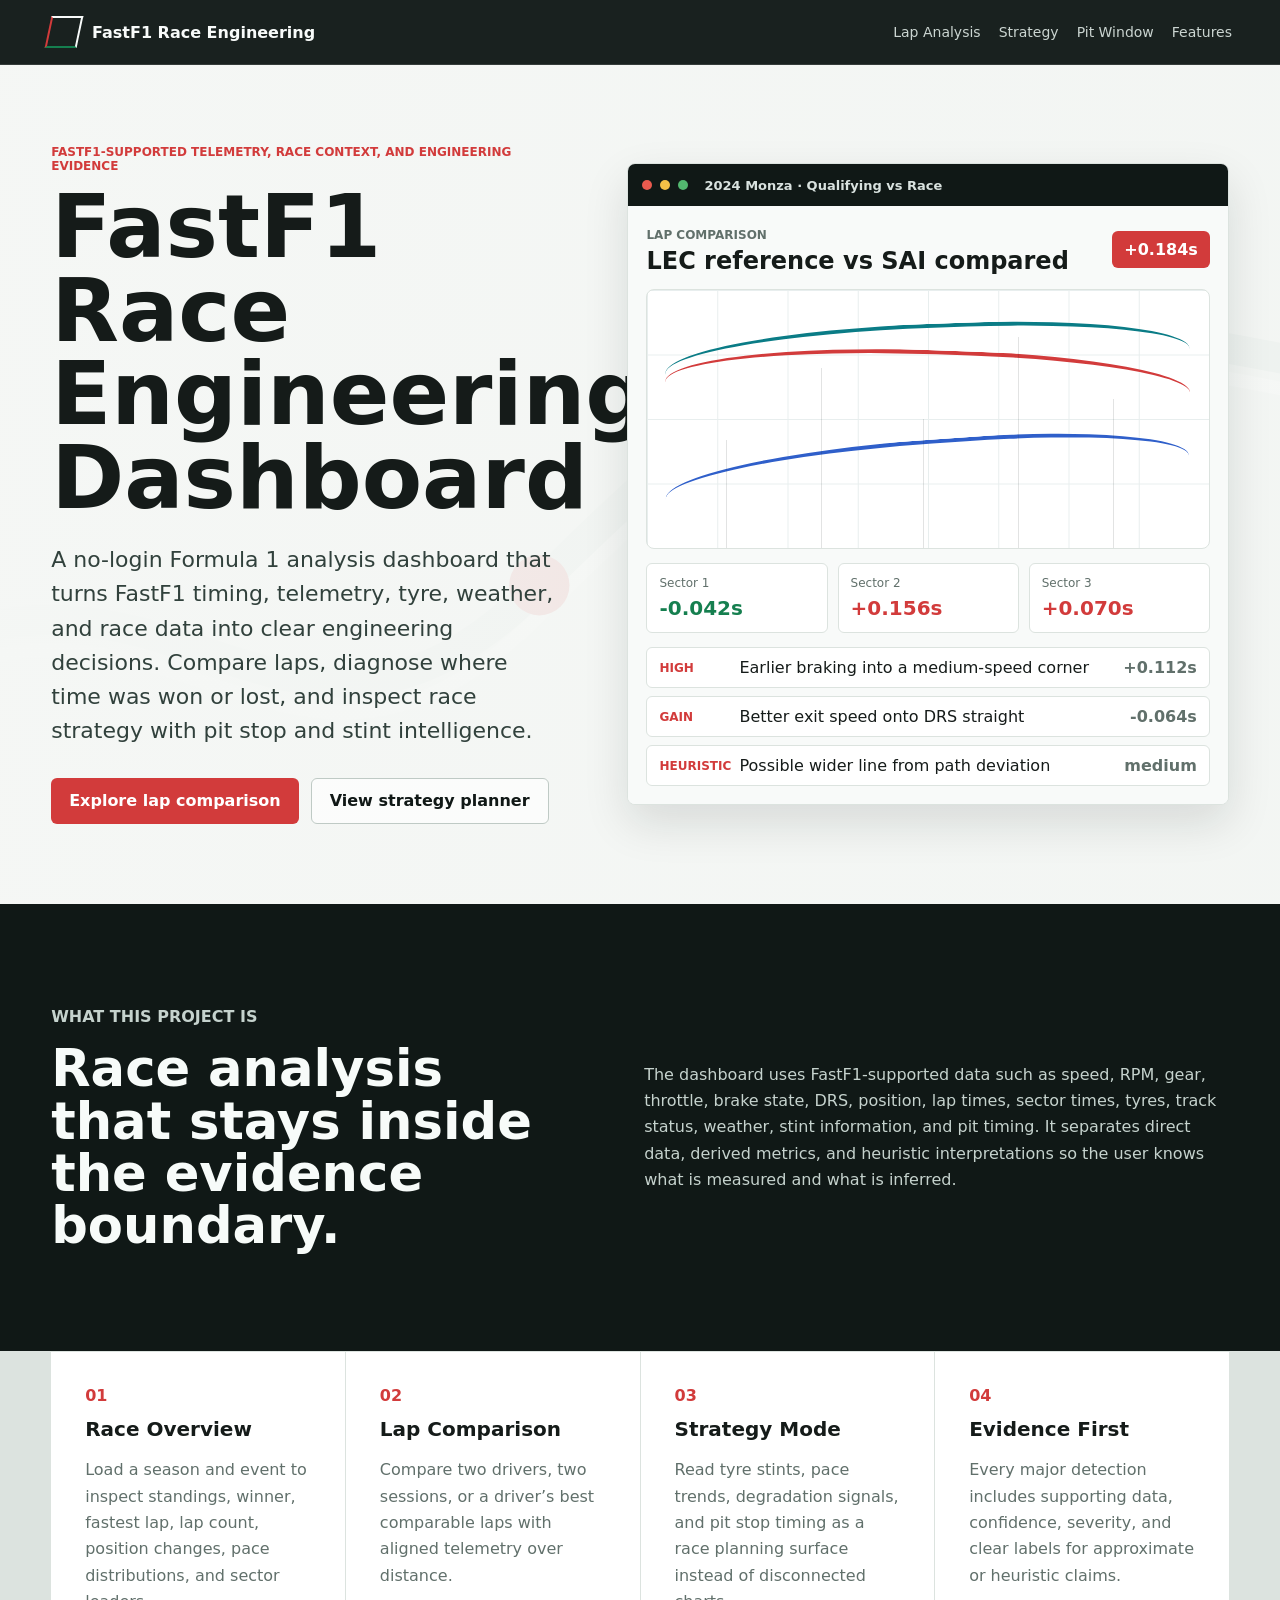
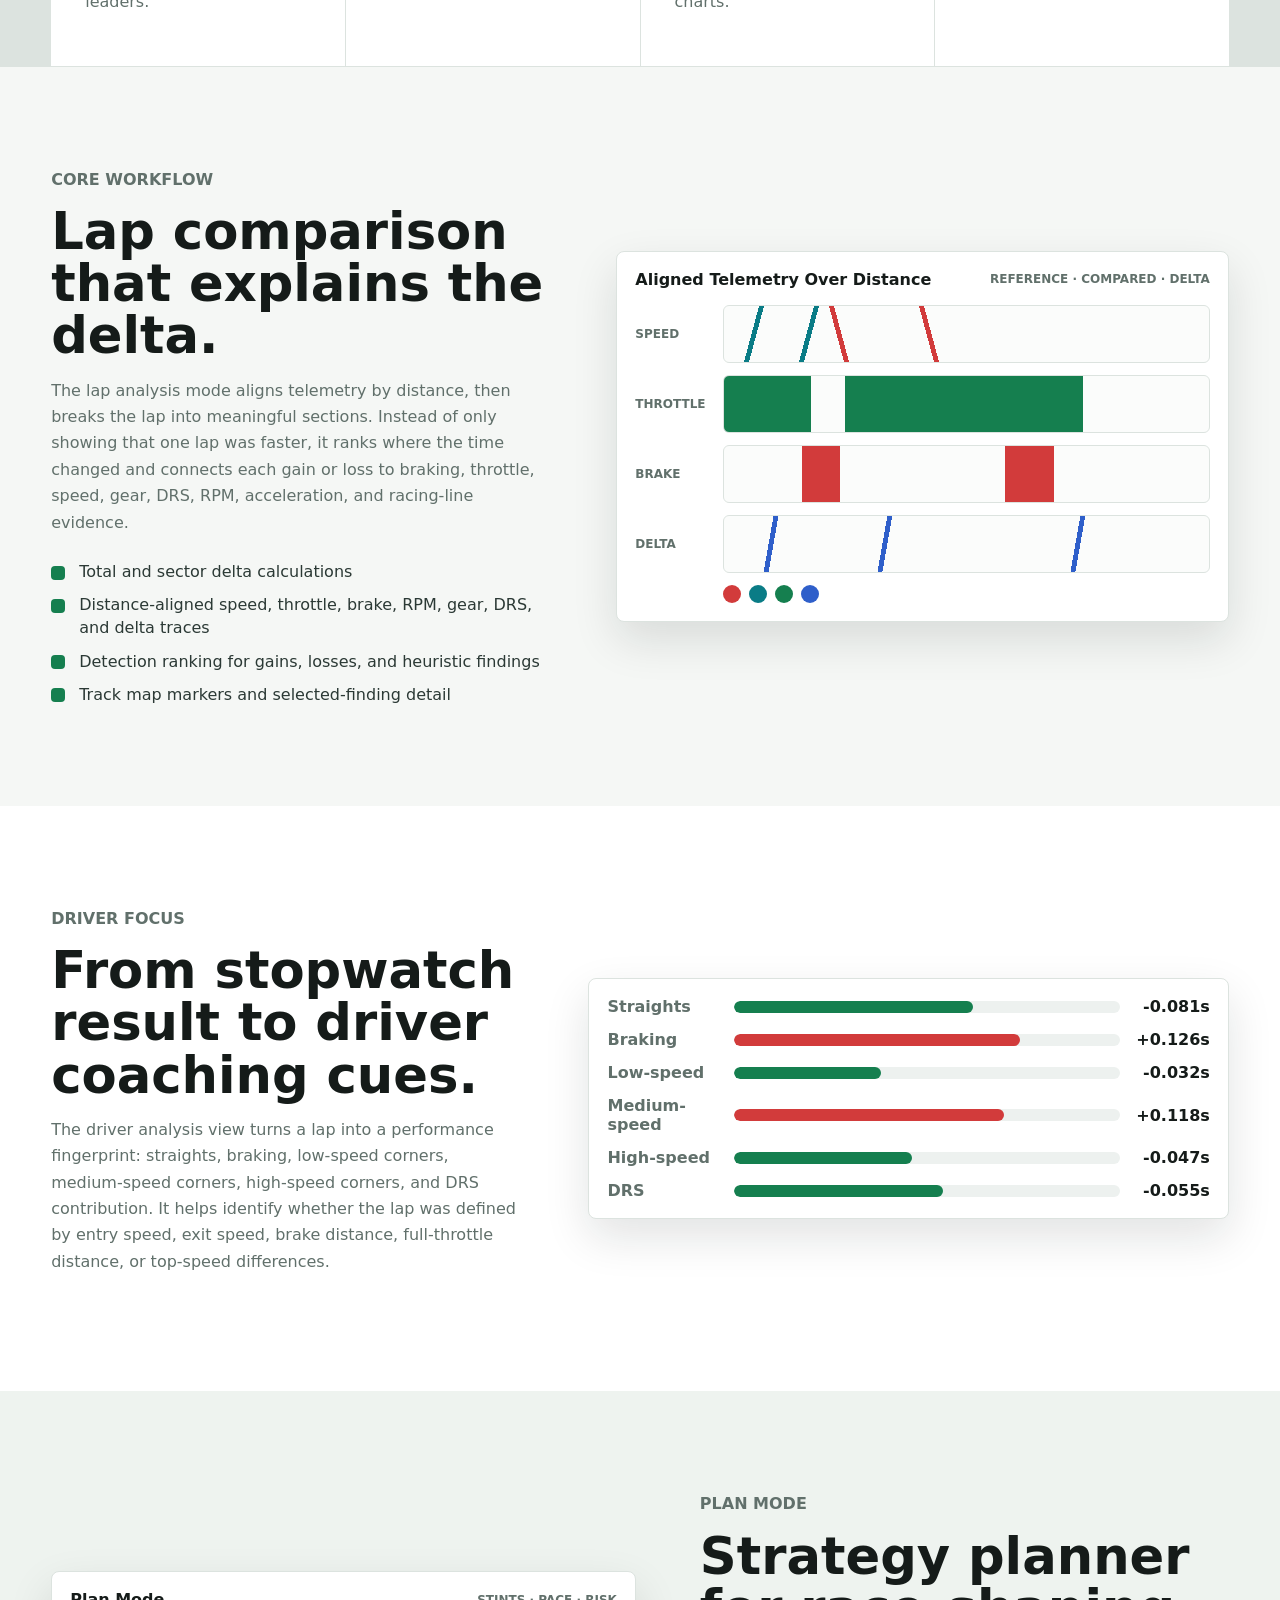
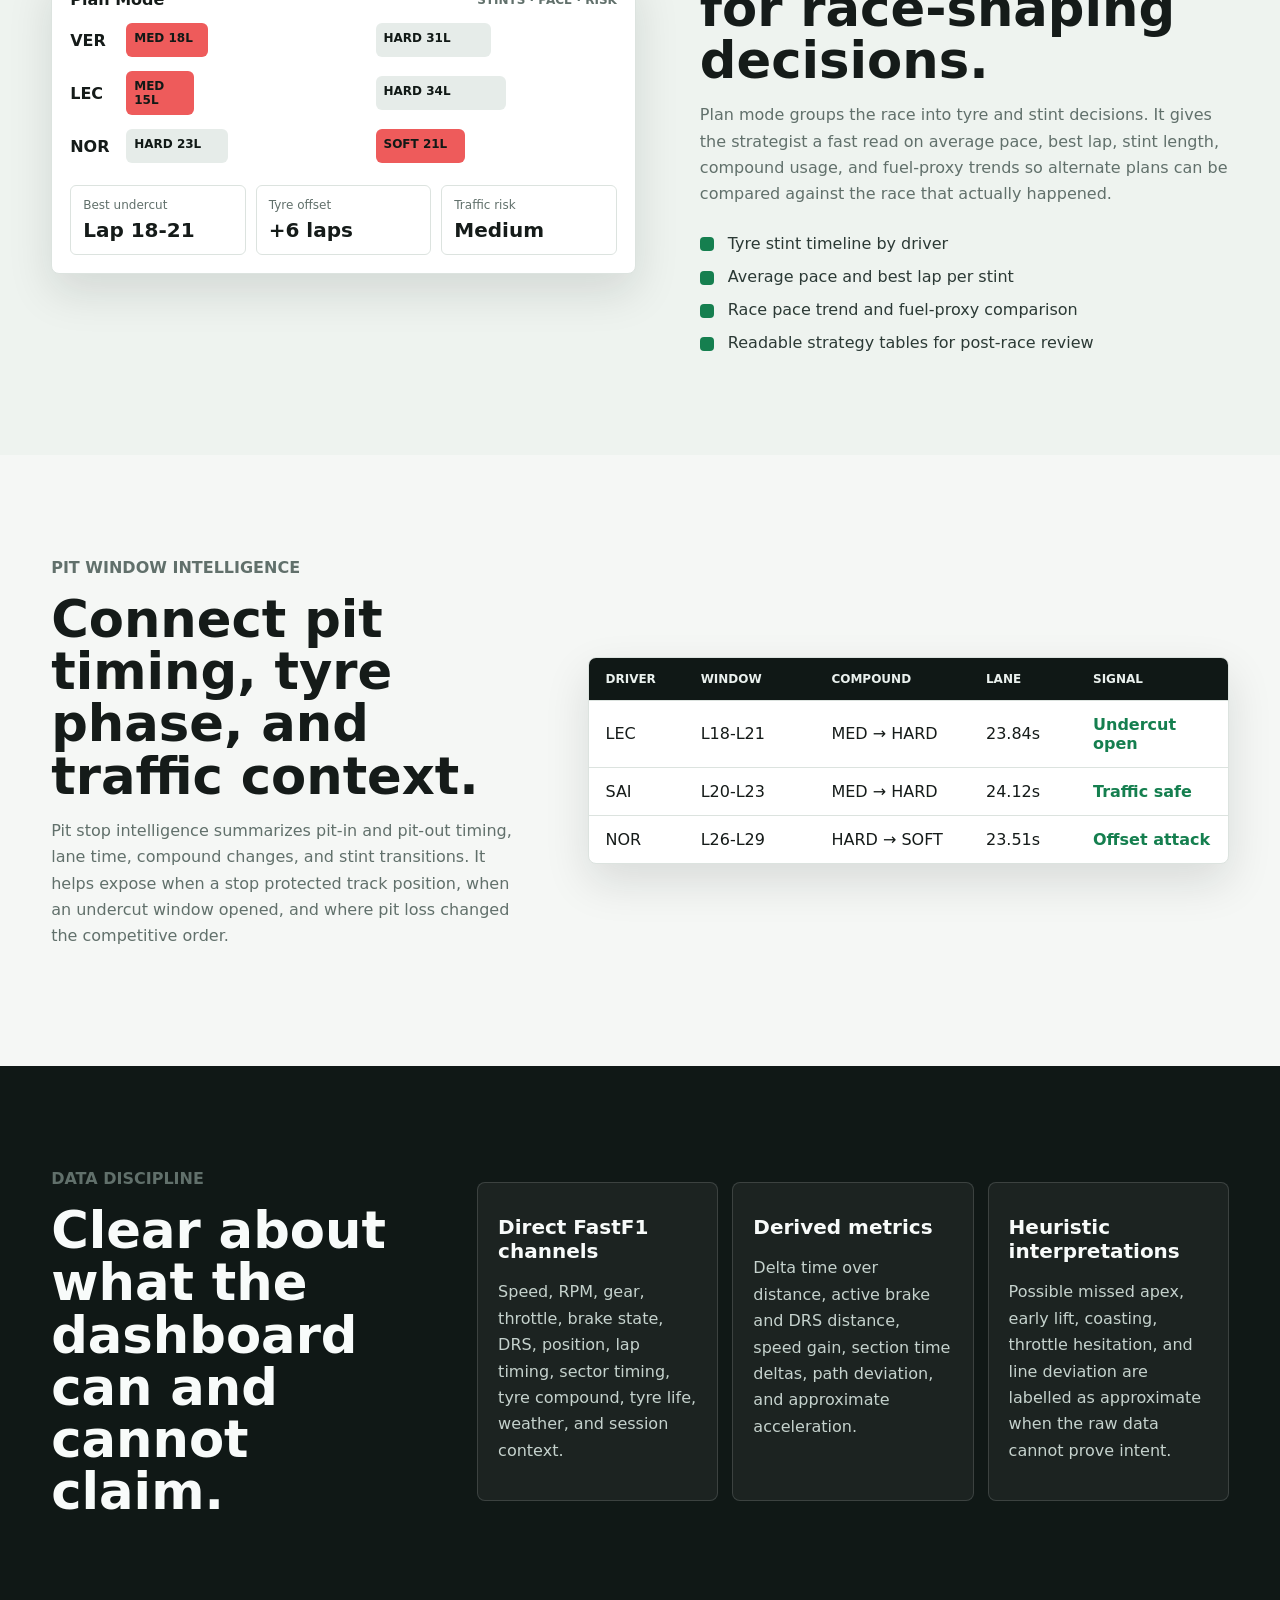
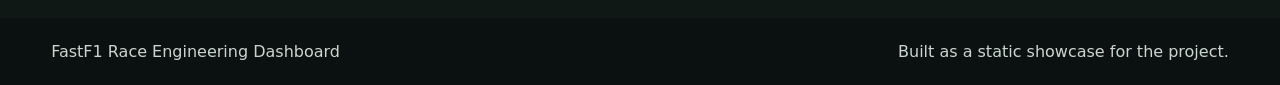
==== project-website/index.html @ d472326b "Add pit-stop violin, position tooltip, and site Render a pit-stop violin chart with per-team distrib" ====
<!doctype html>
<html lang="en">
  <head>
    <meta charset="utf-8" />
    <meta name="viewport" content="width=device-width, initial-scale=1" />
    <title>FastF1 Race Engineering Dashboard</title>
    <meta
      name="description"
      content="A project showcase for the FastF1 Race Engineering Dashboard: lap comparison, driver analysis, strategy planning, and pit window intelligence."
    />
    <link rel="stylesheet" href="styles.css" />
  </head>
  <body>
    <header class="site-header">
      <a class="brand" href="#top" aria-label="FastF1 Race Engineering Dashboard home">
        <span class="brand-mark" aria-hidden="true"></span>
        <span>FastF1 Race Engineering</span>
      </a>
      <nav aria-label="Primary navigation">
        <a href="#lap-analysis">Lap Analysis</a>
        <a href="#strategy">Strategy</a>
        <a href="#pit-window">Pit Window</a>
        <a href="#features">Features</a>
      </nav>
    </header>

    <main id="top">
      <section class="hero section-band">
        <div class="hero-copy">
          <p class="eyebrow">FastF1-supported telemetry, race context, and engineering evidence</p>
          <h1>FastF1 Race Engineering Dashboard</h1>
          <p class="hero-text">
            A no-login Formula 1 analysis dashboard that turns FastF1 timing, telemetry, tyre, weather, and race data into clear engineering decisions.
            Compare laps, diagnose where time was won or lost, and inspect race strategy with pit stop and stint intelligence.
          </p>
          <div class="hero-actions" aria-label="Project highlights">
            <a class="button primary" href="#lap-analysis">Explore lap comparison</a>
            <a class="button secondary" href="#strategy">View strategy planner</a>
          </div>
        </div>

        <div class="hero-visual" aria-label="Dashboard preview with live-data style metrics">
          <div class="browser-frame">
            <div class="browser-bar">
              <span></span>
              <span></span>
              <span></span>
              <strong>2024 Monza · Qualifying vs Race</strong>
            </div>
            <div class="dashboard-preview">
              <div class="preview-head">
                <div>
                  <small>Lap Comparison</small>
                  <h2>LEC reference vs SAI compared</h2>
                </div>
                <div class="delta-pill loss">+0.184s</div>
              </div>
              <div class="telemetry-chart" aria-hidden="true">
                <span class="line ref"></span>
                <span class="line cmp"></span>
                <span class="line delta"></span>
                <i style="left: 14%; height: 42%"></i>
                <i style="left: 31%; height: 70%"></i>
                <i style="left: 49%; height: 50%"></i>
                <i style="left: 66%; height: 82%"></i>
                <i style="left: 83%; height: 58%"></i>
              </div>
              <div class="preview-grid">
                <div>
                  <span>Sector 1</span>
                  <strong class="gain">-0.042s</strong>
                </div>
                <div>
                  <span>Sector 2</span>
                  <strong class="loss">+0.156s</strong>
                </div>
                <div>
                  <span>Sector 3</span>
                  <strong class="loss">+0.070s</strong>
                </div>
              </div>
              <div class="finding-list">
                <div><b>High</b><span>Earlier braking into a medium-speed corner</span><em>+0.112s</em></div>
                <div><b>Gain</b><span>Better exit speed onto DRS straight</span><em>-0.064s</em></div>
                <div><b>Heuristic</b><span>Possible wider line from path deviation</span><em>medium</em></div>
              </div>
            </div>
          </div>
        </div>
      </section>

      <section class="section section-intro">
        <div>
          <p class="eyebrow">What this project is</p>
          <h2>Race analysis that stays inside the evidence boundary.</h2>
        </div>
        <p>
          The dashboard uses FastF1-supported data such as speed, RPM, gear, throttle, brake state, DRS, position, lap times, sector times, tyres, track status,
          weather, stint information, and pit timing. It separates direct data, derived metrics, and heuristic interpretations so the user knows what is measured
          and what is inferred.
        </p>
      </section>

      <section class="feature-strip" id="features" aria-label="Core capabilities">
        <article>
          <span>01</span>
          <h3>Race Overview</h3>
          <p>Load a season and event to inspect standings, winner, fastest lap, lap count, position changes, pace distributions, and sector leaders.</p>
        </article>
        <article>
          <span>02</span>
          <h3>Lap Comparison</h3>
          <p>Compare two drivers, two sessions, or a driver’s best comparable laps with aligned telemetry over distance.</p>
        </article>
        <article>
          <span>03</span>
          <h3>Strategy Mode</h3>
          <p>Read tyre stints, pace trends, degradation signals, and pit stop timing as a race planning surface instead of disconnected charts.</p>
        </article>
        <article>
          <span>04</span>
          <h3>Evidence First</h3>
          <p>Every major detection includes supporting data, confidence, severity, and clear labels for approximate or heuristic claims.</p>
        </article>
      </section>

      <section class="section feature-focus" id="lap-analysis">
        <div class="content-block">
          <p class="eyebrow">Core workflow</p>
          <h2>Lap comparison that explains the delta.</h2>
          <p>
            The lap analysis mode aligns telemetry by distance, then breaks the lap into meaningful sections. Instead of only showing that one lap was faster,
            it ranks where the time changed and connects each gain or loss to braking, throttle, speed, gear, DRS, RPM, acceleration, and racing-line evidence.
          </p>
          <ul class="check-list">
            <li>Total and sector delta calculations</li>
            <li>Distance-aligned speed, throttle, brake, RPM, gear, DRS, and delta traces</li>
            <li>Detection ranking for gains, losses, and heuristic findings</li>
            <li>Track map markers and selected-finding detail</li>
          </ul>
        </div>

        <div class="screenshot-card">
          <div class="card-top">
            <strong>Aligned Telemetry Over Distance</strong>
            <span>Reference · Compared · Delta</span>
          </div>
          <div class="analysis-shot" aria-label="Screenshot style lap comparison panel">
            <div class="trace-row speed"><span>Speed</span><i></i></div>
            <div class="trace-row throttle"><span>Throttle</span><i></i></div>
            <div class="trace-row brake"><span>Brake</span><i></i></div>
            <div class="trace-row delta"><span>Delta</span><i></i></div>
            <div class="mini-map" aria-hidden="true">
              <span></span><span></span><span></span><span></span>
            </div>
          </div>
        </div>
      </section>

      <section class="section driver-analysis">
        <div class="driver-panel">
          <p class="eyebrow">Driver focus</p>
          <h2>From stopwatch result to driver coaching cues.</h2>
          <p>
            The driver analysis view turns a lap into a performance fingerprint: straights, braking, low-speed corners, medium-speed corners, high-speed corners,
            and DRS contribution. It helps identify whether the lap was defined by entry speed, exit speed, brake distance, full-throttle distance, or top-speed
            differences.
          </p>
        </div>
        <div class="fingerprint-panel" aria-label="Performance fingerprint preview">
          <div class="fingerprint-row"><span>Straights</span><i><b style="width: 62%"></b></i><strong>-0.081s</strong></div>
          <div class="fingerprint-row"><span>Braking</span><i><b class="loss" style="width: 74%"></b></i><strong>+0.126s</strong></div>
          <div class="fingerprint-row"><span>Low-speed</span><i><b style="width: 38%"></b></i><strong>-0.032s</strong></div>
          <div class="fingerprint-row"><span>Medium-speed</span><i><b class="loss" style="width: 70%"></b></i><strong>+0.118s</strong></div>
          <div class="fingerprint-row"><span>High-speed</span><i><b style="width: 46%"></b></i><strong>-0.047s</strong></div>
          <div class="fingerprint-row"><span>DRS</span><i><b style="width: 54%"></b></i><strong>-0.055s</strong></div>
        </div>
      </section>

      <section class="section feature-focus reverse" id="strategy">
        <div class="strategy-board" aria-label="Strategy planner preview">
          <div class="card-top">
            <strong>Plan Mode</strong>
            <span>stints · pace · risk</span>
          </div>
          <div class="stint-row"><span>VER</span><i class="soft" style="width: 34%">MED 18L</i><i class="hard" style="width: 48%">HARD 31L</i></div>
          <div class="stint-row"><span>LEC</span><i class="soft" style="width: 28%">MED 15L</i><i class="hard" style="width: 54%">HARD 34L</i></div>
          <div class="stint-row"><span>NOR</span><i class="hard" style="width: 42%">HARD 23L</i><i class="soft" style="width: 37%">SOFT 21L</i></div>
          <div class="planner-metrics">
            <div><span>Best undercut</span><strong>Lap 18-21</strong></div>
            <div><span>Tyre offset</span><strong>+6 laps</strong></div>
            <div><span>Traffic risk</span><strong>Medium</strong></div>
          </div>
        </div>

        <div class="content-block">
          <p class="eyebrow">Plan mode</p>
          <h2>Strategy planner for race-shaping decisions.</h2>
          <p>
            Plan mode groups the race into tyre and stint decisions. It gives the strategist a fast read on average pace, best lap, stint length, compound usage,
            and fuel-proxy trends so alternate plans can be compared against the race that actually happened.
          </p>
          <ul class="check-list">
            <li>Tyre stint timeline by driver</li>
            <li>Average pace and best lap per stint</li>
            <li>Race pace trend and fuel-proxy comparison</li>
            <li>Readable strategy tables for post-race review</li>
          </ul>
        </div>
      </section>

      <section class="section pit-window" id="pit-window">
        <div>
          <p class="eyebrow">Pit window intelligence</p>
          <h2>Connect pit timing, tyre phase, and traffic context.</h2>
          <p>
            Pit stop intelligence summarizes pit-in and pit-out timing, lane time, compound changes, and stint transitions. It helps expose when a stop protected
            track position, when an undercut window opened, and where pit loss changed the competitive order.
          </p>
        </div>
        <div class="pit-table" aria-label="Pit window intelligence preview">
          <div class="pit-head"><span>Driver</span><span>Window</span><span>Compound</span><span>Lane</span><span>Signal</span></div>
          <div><span>LEC</span><span>L18-L21</span><span>MED → HARD</span><span>23.84s</span><b>Undercut open</b></div>
          <div><span>SAI</span><span>L20-L23</span><span>MED → HARD</span><span>24.12s</span><b>Traffic safe</b></div>
          <div><span>NOR</span><span>L26-L29</span><span>HARD → SOFT</span><span>23.51s</span><b>Offset attack</b></div>
        </div>
      </section>

      <section class="section evidence">
        <div>
          <p class="eyebrow">Data discipline</p>
          <h2>Clear about what the dashboard can and cannot claim.</h2>
        </div>
        <div class="evidence-grid">
          <article>
            <h3>Direct FastF1 channels</h3>
            <p>Speed, RPM, gear, throttle, brake state, DRS, position, lap timing, sector timing, tyre compound, tyre life, weather, and session context.</p>
          </article>
          <article>
            <h3>Derived metrics</h3>
            <p>Delta time over distance, active brake and DRS distance, speed gain, section time deltas, path deviation, and approximate acceleration.</p>
          </article>
          <article>
            <h3>Heuristic interpretations</h3>
            <p>Possible missed apex, early lift, coasting, throttle hesitation, and line deviation are labelled as approximate when the raw data cannot prove intent.</p>
          </article>
        </div>
      </section>
    </main>

    <footer>
      <span>FastF1 Race Engineering Dashboard</span>
      <span>Built as a static showcase for the project.</span>
    </footer>
  </body>
</html>
---- project-website/styles.css ----
:root {
  color-scheme: light;
  --bg: #f5f7f5;
  --ink: #151b19;
  --muted: #61706b;
  --panel: #ffffff;
  --line: #dce3df;
  --dark: #101816;
  --dark-2: #18231f;
  --red: #d23b3b;
  --teal: #0a7c86;
  --green: #157f4f;
  --blue: #2f5fca;
  --yellow: #f4c047;
  --shadow: 0 18px 45px rgba(18, 28, 24, 0.12);
}

* {
  box-sizing: border-box;
}

html {
  scroll-behavior: smooth;
}

body {
  margin: 0;
  min-width: 320px;
  background: var(--bg);
  color: var(--ink);
  font-family: Inter, ui-sans-serif, system-ui, -apple-system, BlinkMacSystemFont, "Segoe UI", sans-serif;
}

a {
  color: inherit;
  text-decoration: none;
}

.site-header {
  position: sticky;
  top: 0;
  z-index: 10;
  display: flex;
  align-items: center;
  justify-content: space-between;
  gap: 24px;
  padding: 16px clamp(18px, 4vw, 48px);
  background: rgba(16, 24, 22, 0.96);
  color: #f8fbfa;
  border-bottom: 1px solid rgba(255, 255, 255, 0.12);
  backdrop-filter: blur(16px);
}

.brand {
  display: inline-flex;
  align-items: center;
  gap: 12px;
  font-weight: 800;
  white-space: nowrap;
}

.brand-mark {
  width: 32px;
  height: 32px;
  border: 2px solid #f8fbfa;
  border-left-color: var(--red);
  border-bottom-color: var(--green);
  transform: skew(-12deg);
}

nav {
  display: flex;
  flex-wrap: wrap;
  justify-content: flex-end;
  gap: 8px 18px;
  color: #cbd5d1;
  font-size: 14px;
}

nav a:hover {
  color: #ffffff;
}

.section-band,
.section,
.feature-strip {
  padding-right: clamp(18px, 4vw, 56px);
  padding-left: clamp(18px, 4vw, 56px);
}

.hero {
  display: grid;
  grid-template-columns: minmax(0, 0.92fr) minmax(460px, 1.08fr);
  gap: clamp(28px, 5vw, 72px);
  align-items: center;
  min-height: calc(100vh - 66px);
  padding-top: clamp(42px, 7vw, 80px);
  padding-bottom: clamp(42px, 7vw, 80px);
  background:
    linear-gradient(90deg, rgba(245, 247, 245, 0.98), rgba(245, 247, 245, 0.84)),
    url("data:image/svg+xml,%3Csvg xmlns='http://www.w3.org/2000/svg' width='900' height='500' viewBox='0 0 900 500'%3E%3Crect width='900' height='500' fill='%23e8eeea'/%3E%3Cpath d='M0 360 C170 260 240 460 390 310 S610 120 900 190' fill='none' stroke='%23c9d8d2' stroke-width='18'/%3E%3Cpath d='M0 378 C170 278 240 478 390 328 S610 138 900 208' fill='none' stroke='%23f7f9f8' stroke-width='8'/%3E%3Ccircle cx='390' cy='310' r='18' fill='%23d23b3b'/%3E%3Ccircle cx='640' cy='152' r='14' fill='%230a7c86'/%3E%3C/svg%3E");
  background-size: cover;
  background-position: center;
}

.hero h1 {
  margin: 0;
  max-width: 820px;
  font-size: clamp(46px, 7vw, 88px);
  line-height: 0.95;
  letter-spacing: 0;
}

.hero-text {
  max-width: 690px;
  margin: 24px 0 0;
  color: #31413c;
  font-size: clamp(18px, 2vw, 22px);
  line-height: 1.55;
}

.eyebrow {
  margin: 0 0 12px;
  color: var(--red);
  font-size: 12px;
  font-weight: 850;
  letter-spacing: 0;
  text-transform: uppercase;
}

.hero-actions {
  display: flex;
  flex-wrap: wrap;
  gap: 12px;
  margin-top: 30px;
}

.button {
  display: inline-flex;
  align-items: center;
  justify-content: center;
  min-height: 46px;
  padding: 0 18px;
  border-radius: 6px;
  font-weight: 800;
}

.button.primary {
  background: var(--red);
  color: #fff;
}

.button.secondary {
  border: 1px solid #bfcac5;
  background: rgba(255, 255, 255, 0.7);
  color: var(--dark);
}

.hero-visual {
  min-width: 0;
}

.browser-frame,
.screenshot-card,
.strategy-board,
.fingerprint-panel,
.pit-table {
  overflow: hidden;
  border: 1px solid var(--line);
  border-radius: 8px;
  background: var(--panel);
  box-shadow: var(--shadow);
}

.browser-bar {
  display: flex;
  align-items: center;
  gap: 8px;
  min-height: 42px;
  padding: 0 14px;
  background: var(--dark);
  color: #d9e2df;
  font-size: 13px;
}

.browser-bar span {
  width: 10px;
  height: 10px;
  border-radius: 50%;
  background: #e95a4e;
}

.browser-bar span:nth-child(2) {
  background: #f4c047;
}

.browser-bar span:nth-child(3) {
  margin-right: 8px;
  background: #53b86f;
}

.dashboard-preview {
  display: grid;
  gap: 14px;
  padding: 18px;
  background: #f8faf9;
}

.preview-head,
.card-top {
  display: flex;
  align-items: center;
  justify-content: space-between;
  gap: 16px;
}

.preview-head small,
.card-top span {
  color: var(--muted);
  font-size: 12px;
  font-weight: 750;
  text-transform: uppercase;
}

.preview-head h2 {
  margin: 4px 0 0;
  font-size: 24px;
  letter-spacing: 0;
}

.delta-pill {
  flex: 0 0 auto;
  border-radius: 6px;
  padding: 9px 12px;
  color: #fff;
  font-weight: 850;
}

.loss {
  color: var(--red);
}

.gain {
  color: var(--green);
}

.delta-pill.loss {
  background: var(--red);
  color: #fff;
}

.telemetry-chart {
  position: relative;
  height: 260px;
  overflow: hidden;
  border: 1px solid var(--line);
  border-radius: 8px;
  background:
    linear-gradient(#e8eeee 1px, transparent 1px) 0 0 / 100% 25%,
    linear-gradient(90deg, #e8eeee 1px, transparent 1px) 0 0 / 12.5% 100%,
    #ffffff;
}

.telemetry-chart i {
  position: absolute;
  bottom: 0;
  width: 1px;
  background: rgba(21, 27, 25, 0.12);
}

.line {
  position: absolute;
  inset: 34px 18px auto;
  height: 80px;
  border: 0 solid transparent;
  border-top: 4px solid var(--teal);
  border-radius: 55% 45% 48% 52%;
  transform: rotate(-2deg);
}

.line.cmp {
  top: 60px;
  border-top-color: var(--red);
  transform: rotate(2deg);
}

.line.delta {
  top: 150px;
  border-top-color: var(--blue);
  transform: rotate(-4deg);
}

.preview-grid {
  display: grid;
  grid-template-columns: repeat(3, minmax(0, 1fr));
  gap: 10px;
}

.preview-grid div,
.planner-metrics div {
  min-width: 0;
  border: 1px solid var(--line);
  border-radius: 6px;
  padding: 12px;
  background: #ffffff;
}

.preview-grid span,
.planner-metrics span {
  display: block;
  margin-bottom: 6px;
  color: var(--muted);
  font-size: 12px;
}

.preview-grid strong,
.planner-metrics strong {
  font-size: 20px;
}

.finding-list {
  display: grid;
  gap: 8px;
}

.finding-list div {
  display: grid;
  grid-template-columns: 70px minmax(0, 1fr) auto;
  gap: 10px;
  align-items: center;
  border: 1px solid var(--line);
  border-radius: 6px;
  padding: 10px 12px;
  background: #ffffff;
}

.finding-list b {
  color: var(--red);
  font-size: 12px;
  text-transform: uppercase;
}

.finding-list span {
  min-width: 0;
}

.finding-list em {
  color: var(--muted);
  font-style: normal;
  font-weight: 800;
}

.section {
  display: grid;
  grid-template-columns: minmax(0, 0.9fr) minmax(420px, 1.1fr);
  gap: clamp(26px, 5vw, 70px);
  align-items: center;
  padding-top: clamp(58px, 8vw, 100px);
  padding-bottom: clamp(58px, 8vw, 100px);
}

.section h2,
.section-intro h2 {
  margin: 0;
  font-size: clamp(32px, 4vw, 52px);
  line-height: 1.02;
  letter-spacing: 0;
}

.section p,
.section-intro p,
.feature-strip p,
.evidence-grid p {
  color: var(--muted);
  font-size: 16px;
  line-height: 1.65;
}

.section-intro {
  grid-template-columns: minmax(0, 0.95fr) minmax(0, 1.05fr);
  background: var(--dark);
  color: #f7fbf9;
}

.section-intro p {
  color: #c5d2cd;
}

.feature-strip {
  display: grid;
  grid-template-columns: repeat(4, minmax(0, 1fr));
  gap: 1px;
  padding-top: 1px;
  padding-bottom: 1px;
  background: var(--line);
}

.feature-strip article {
  min-width: 0;
  padding: clamp(22px, 3vw, 34px);
  background: var(--panel);
}

.feature-strip span {
  color: var(--red);
  font-weight: 900;
}

.feature-strip h3,
.evidence-grid h3 {
  margin: 12px 0 8px;
  font-size: 20px;
  letter-spacing: 0;
}

.content-block {
  min-width: 0;
}

.check-list {
  display: grid;
  gap: 10px;
  margin: 24px 0 0;
  padding: 0;
  list-style: none;
}

.check-list li {
  position: relative;
  padding-left: 28px;
  color: #2b3935;
  line-height: 1.45;
}

.check-list li::before {
  content: "";
  position: absolute;
  left: 0;
  top: 0.35em;
  width: 14px;
  height: 14px;
  border-radius: 4px;
  background: var(--green);
}

.screenshot-card,
.strategy-board,
.fingerprint-panel {
  min-width: 0;
  padding: 18px;
}

.analysis-shot {
  position: relative;
  display: grid;
  gap: 12px;
  margin-top: 16px;
}

.trace-row {
  display: grid;
  grid-template-columns: 78px minmax(0, 1fr);
  gap: 10px;
  align-items: center;
}

.trace-row span {
  color: var(--muted);
  font-size: 12px;
  font-weight: 800;
  text-transform: uppercase;
}

.trace-row i {
  height: 58px;
  border: 1px solid var(--line);
  border-radius: 6px;
  background:
    linear-gradient(105deg, transparent 0 7%, var(--teal) 7% 8%, transparent 8% 18%, var(--teal) 18% 19%, transparent 19% 100%),
    linear-gradient(75deg, transparent 0 24%, var(--red) 24% 25%, transparent 25% 42%, var(--red) 42% 43%, transparent 43% 100%),
    #fbfcfb;
}

.trace-row.throttle i {
  background:
    linear-gradient(90deg, var(--green) 0 18%, transparent 18% 25%, var(--green) 25% 74%, transparent 74%),
    #fbfcfb;
}

.trace-row.brake i {
  background:
    linear-gradient(90deg, transparent 0 16%, var(--red) 16% 24%, transparent 24% 58%, var(--red) 58% 68%, transparent 68%),
    #fbfcfb;
}

.trace-row.delta i {
  background:
    linear-gradient(100deg, transparent 0 10%, var(--blue) 10% 11%, transparent 11% 33%, var(--blue) 33% 34%, transparent 34% 72%, var(--blue) 72% 73%, transparent 73%),
    #fbfcfb;
}

.mini-map {
  display: flex;
  gap: 8px;
  margin-left: 88px;
}

.mini-map span {
  width: 18px;
  height: 18px;
  border-radius: 50%;
  background: var(--red);
}

.mini-map span:nth-child(2) {
  background: var(--teal);
}

.mini-map span:nth-child(3) {
  background: var(--green);
}

.mini-map span:nth-child(4) {
  background: var(--blue);
}

.driver-analysis {
  grid-template-columns: minmax(0, 0.85fr) minmax(420px, 1.15fr);
  background: #ffffff;
}

.driver-panel {
  max-width: 650px;
}

.fingerprint-panel {
  display: grid;
  gap: 14px;
}

.fingerprint-row {
  display: grid;
  grid-template-columns: 115px minmax(0, 1fr) 78px;
  gap: 12px;
  align-items: center;
}

.fingerprint-row span {
  color: var(--muted);
  font-weight: 750;
}

.fingerprint-row i {
  overflow: hidden;
  height: 12px;
  border-radius: 999px;
  background: #edf1ef;
}

.fingerprint-row b {
  display: block;
  height: 100%;
  border-radius: inherit;
  background: var(--green);
}

.fingerprint-row b.loss {
  background: var(--red);
}

.fingerprint-row strong {
  text-align: right;
}

.reverse {
  grid-template-columns: minmax(420px, 1.05fr) minmax(0, 0.95fr);
  background: #eef3ef;
}

.strategy-board {
  display: grid;
  gap: 14px;
}

.stint-row {
  display: grid;
  grid-template-columns: 48px minmax(0, 1fr) minmax(0, 1fr);
  gap: 8px;
  align-items: center;
}

.stint-row span {
  font-weight: 900;
}

.stint-row i {
  min-height: 34px;
  border-radius: 6px;
  padding: 8px;
  color: #111916;
  font-size: 12px;
  font-style: normal;
  font-weight: 900;
}

.stint-row .soft {
  background: #ee5b5b;
}

.stint-row .hard {
  background: #e6ece9;
}

.planner-metrics {
  display: grid;
  grid-template-columns: repeat(3, minmax(0, 1fr));
  gap: 10px;
  margin-top: 8px;
}

.pit-window {
  grid-template-columns: minmax(0, 0.85fr) minmax(480px, 1.15fr);
}

.pit-table {
  display: grid;
}

.pit-table > div {
  display: grid;
  grid-template-columns: 0.7fr 1fr 1.2fr 0.8fr 1fr;
  gap: 12px;
  align-items: center;
  padding: 14px 16px;
  border-top: 1px solid var(--line);
}

.pit-table > div:first-child {
  border-top: 0;
}

.pit-head {
  background: var(--dark);
  color: #eaf1ee;
  font-size: 12px;
  font-weight: 900;
  text-transform: uppercase;
}

.pit-table b {
  color: var(--green);
}

.evidence {
  grid-template-columns: minmax(0, 0.65fr) minmax(0, 1.35fr);
  background: var(--dark);
  color: #f8fbfa;
}

.evidence-grid {
  display: grid;
  grid-template-columns: repeat(3, minmax(0, 1fr));
  gap: 14px;
}

.evidence-grid article {
  min-width: 0;
  border: 1px solid rgba(255, 255, 255, 0.14);
  border-radius: 8px;
  padding: 20px;
  background: rgba(255, 255, 255, 0.05);
}

.evidence-grid p {
  color: #c5d2cd;
}

footer {
  display: flex;
  flex-wrap: wrap;
  justify-content: space-between;
  gap: 12px;
  padding: 24px clamp(18px, 4vw, 56px);
  color: #cbd5d1;
  background: #0b1110;
}

@media (max-width: 1100px) {
  .hero,
  .section,
  .section-intro,
  .reverse,
  .pit-window,
  .evidence {
    grid-template-columns: 1fr;
  }

  .hero {
    min-height: auto;
  }

  .feature-strip,
  .evidence-grid {
    grid-template-columns: repeat(2, minmax(0, 1fr));
  }
}

@media (max-width: 760px) {
  .site-header {
    position: static;
    align-items: flex-start;
    flex-direction: column;
  }

  nav {
    justify-content: flex-start;
  }

  .hero h1 {
    font-size: 44px;
  }

  .preview-head,
  .card-top,
  .hero-actions {
    align-items: flex-start;
    flex-direction: column;
  }

  .preview-grid,
  .planner-metrics,
  .feature-strip,
  .evidence-grid {
    grid-template-columns: 1fr;
  }

  .finding-list div,
  .fingerprint-row,
  .trace-row,
  .stint-row,
  .pit-table > div {
    grid-template-columns: 1fr;
  }

  .mini-map {
    margin-left: 0;
  }

  .pit-table > div {
    gap: 6px;
  }

  .pit-head {
    display: none !important;
  }
}
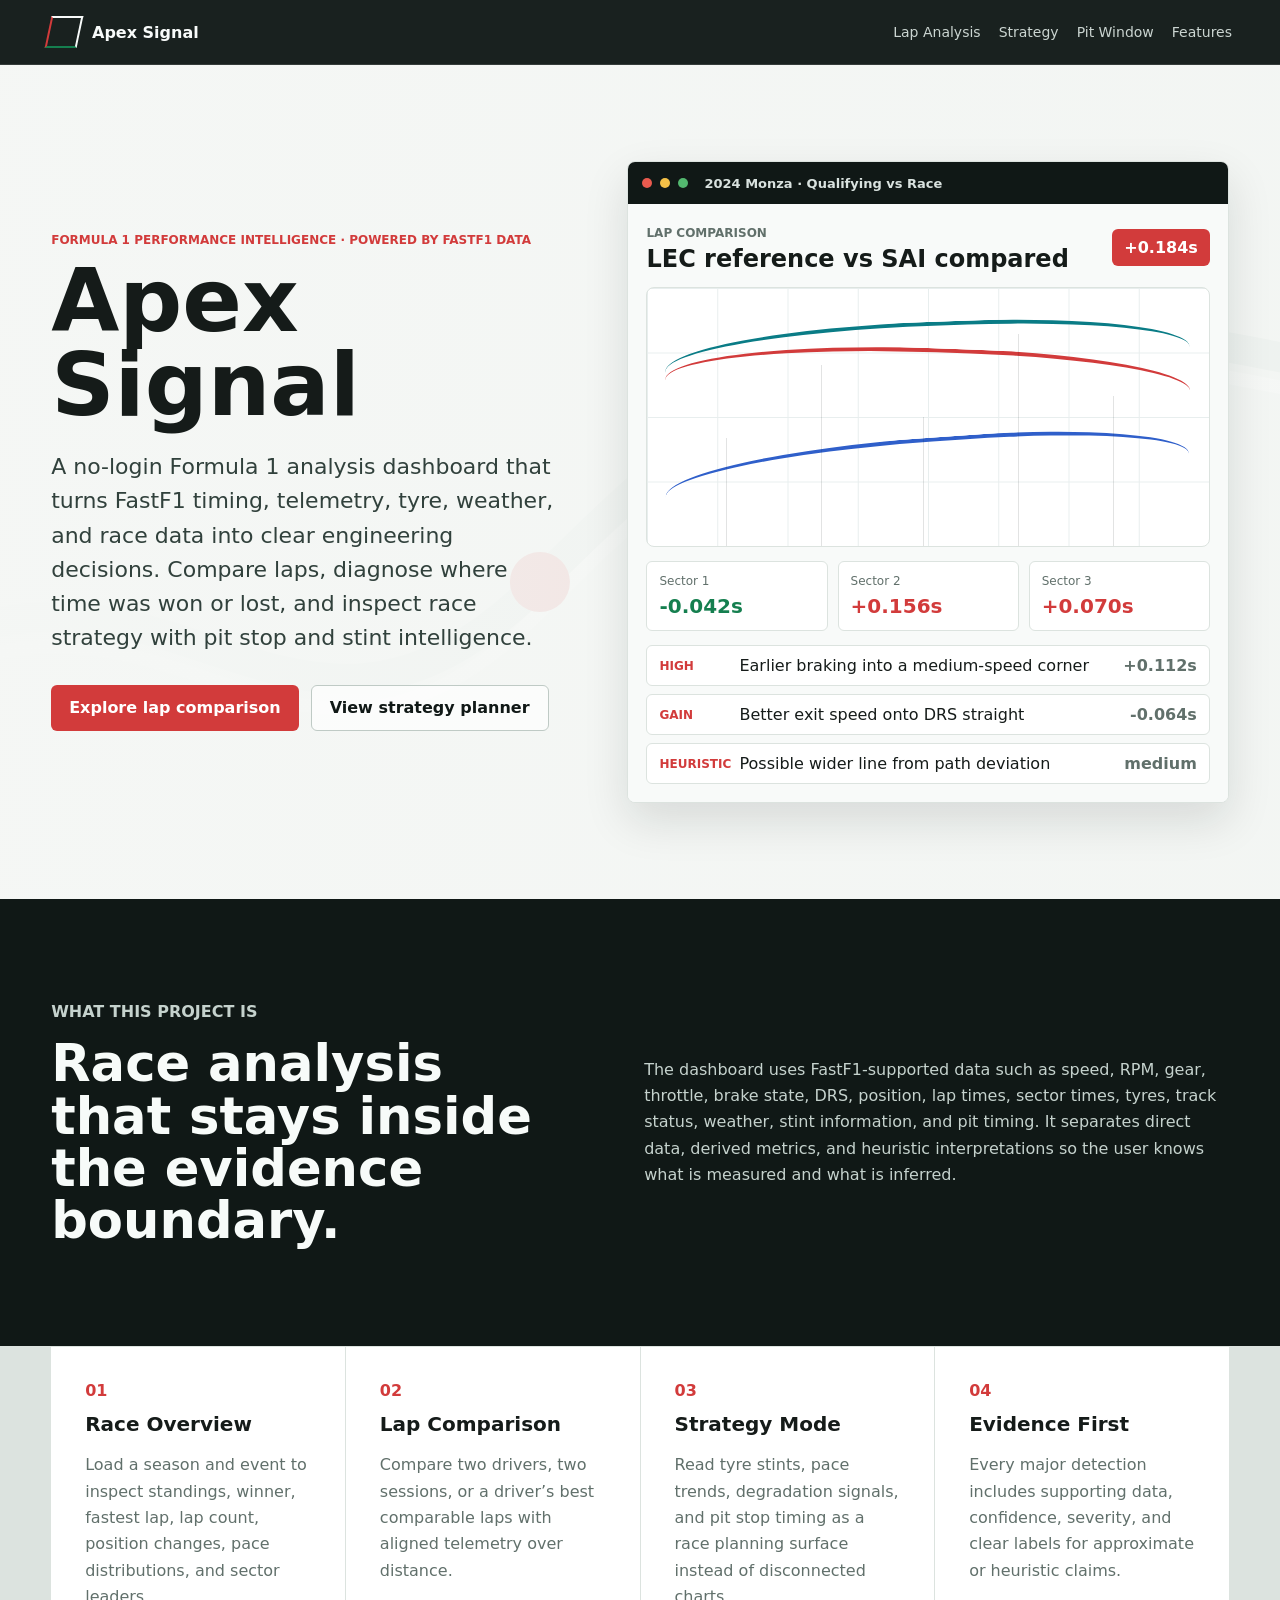
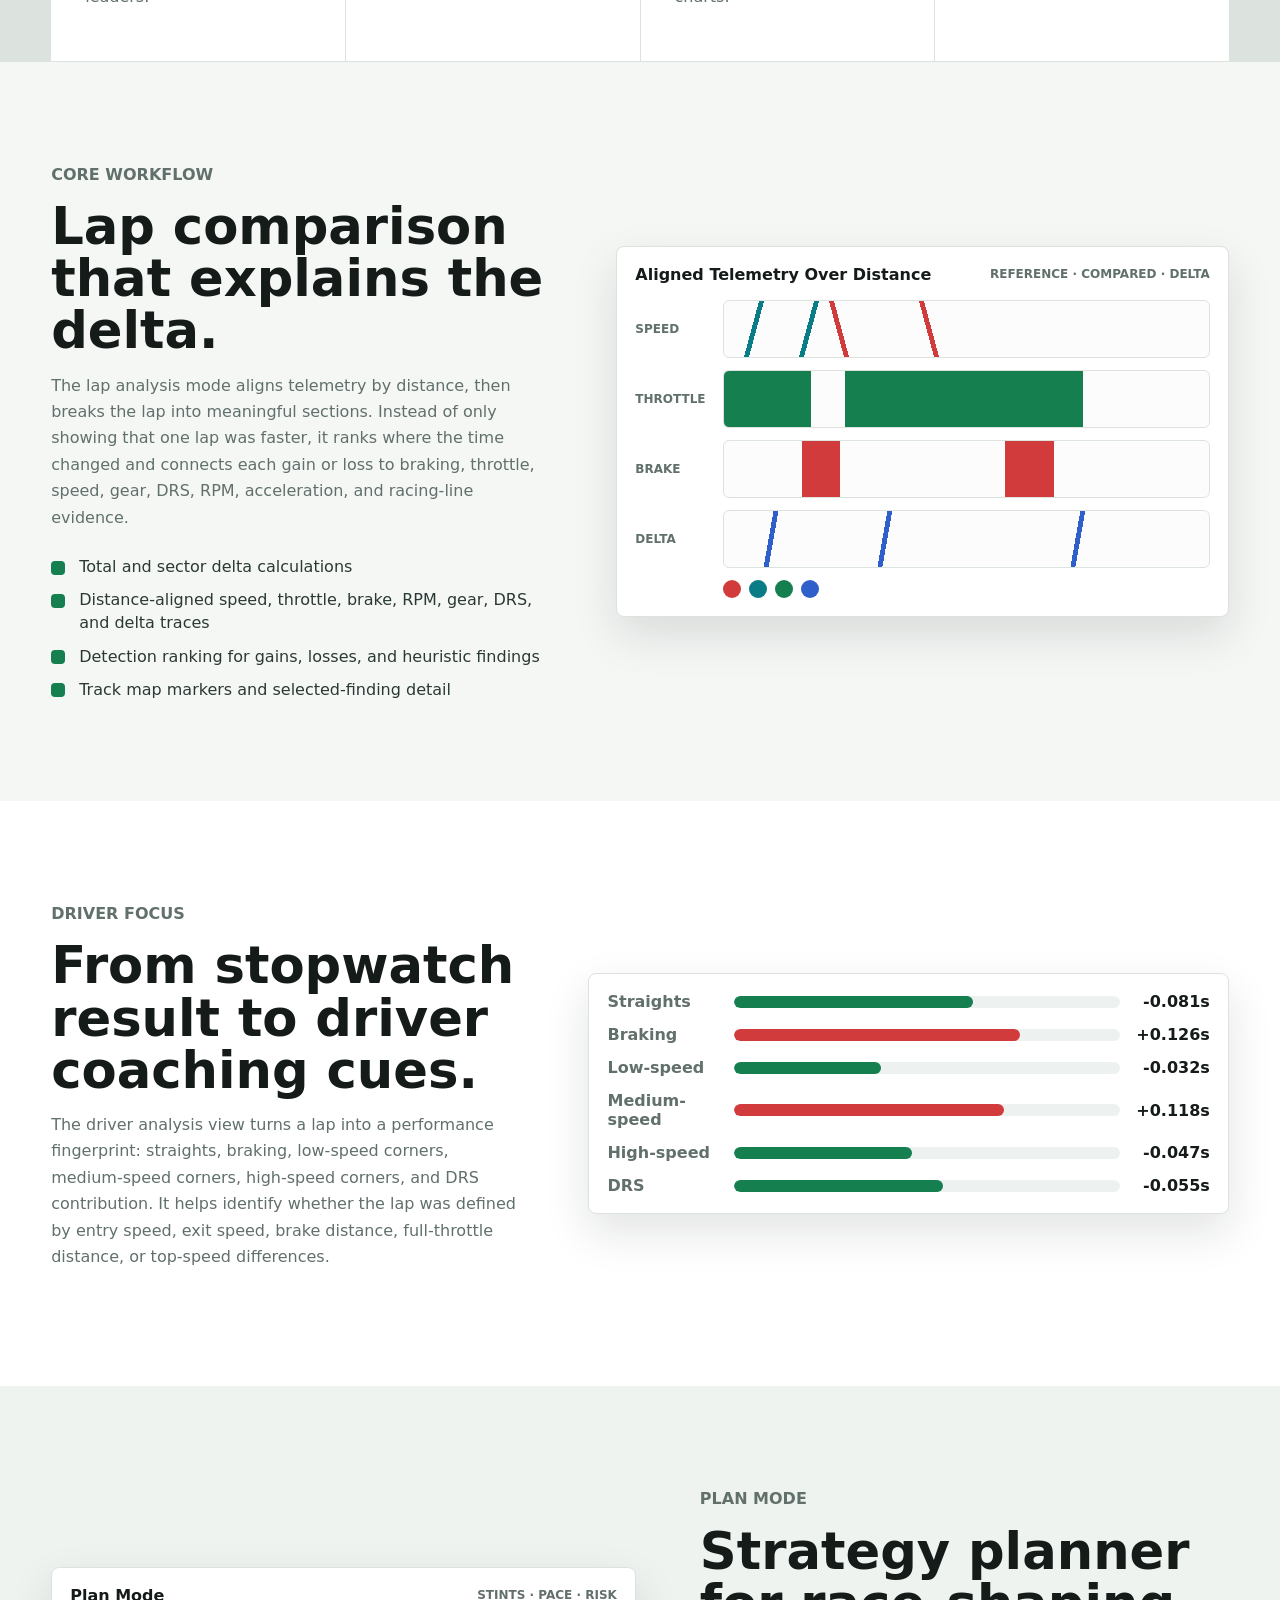
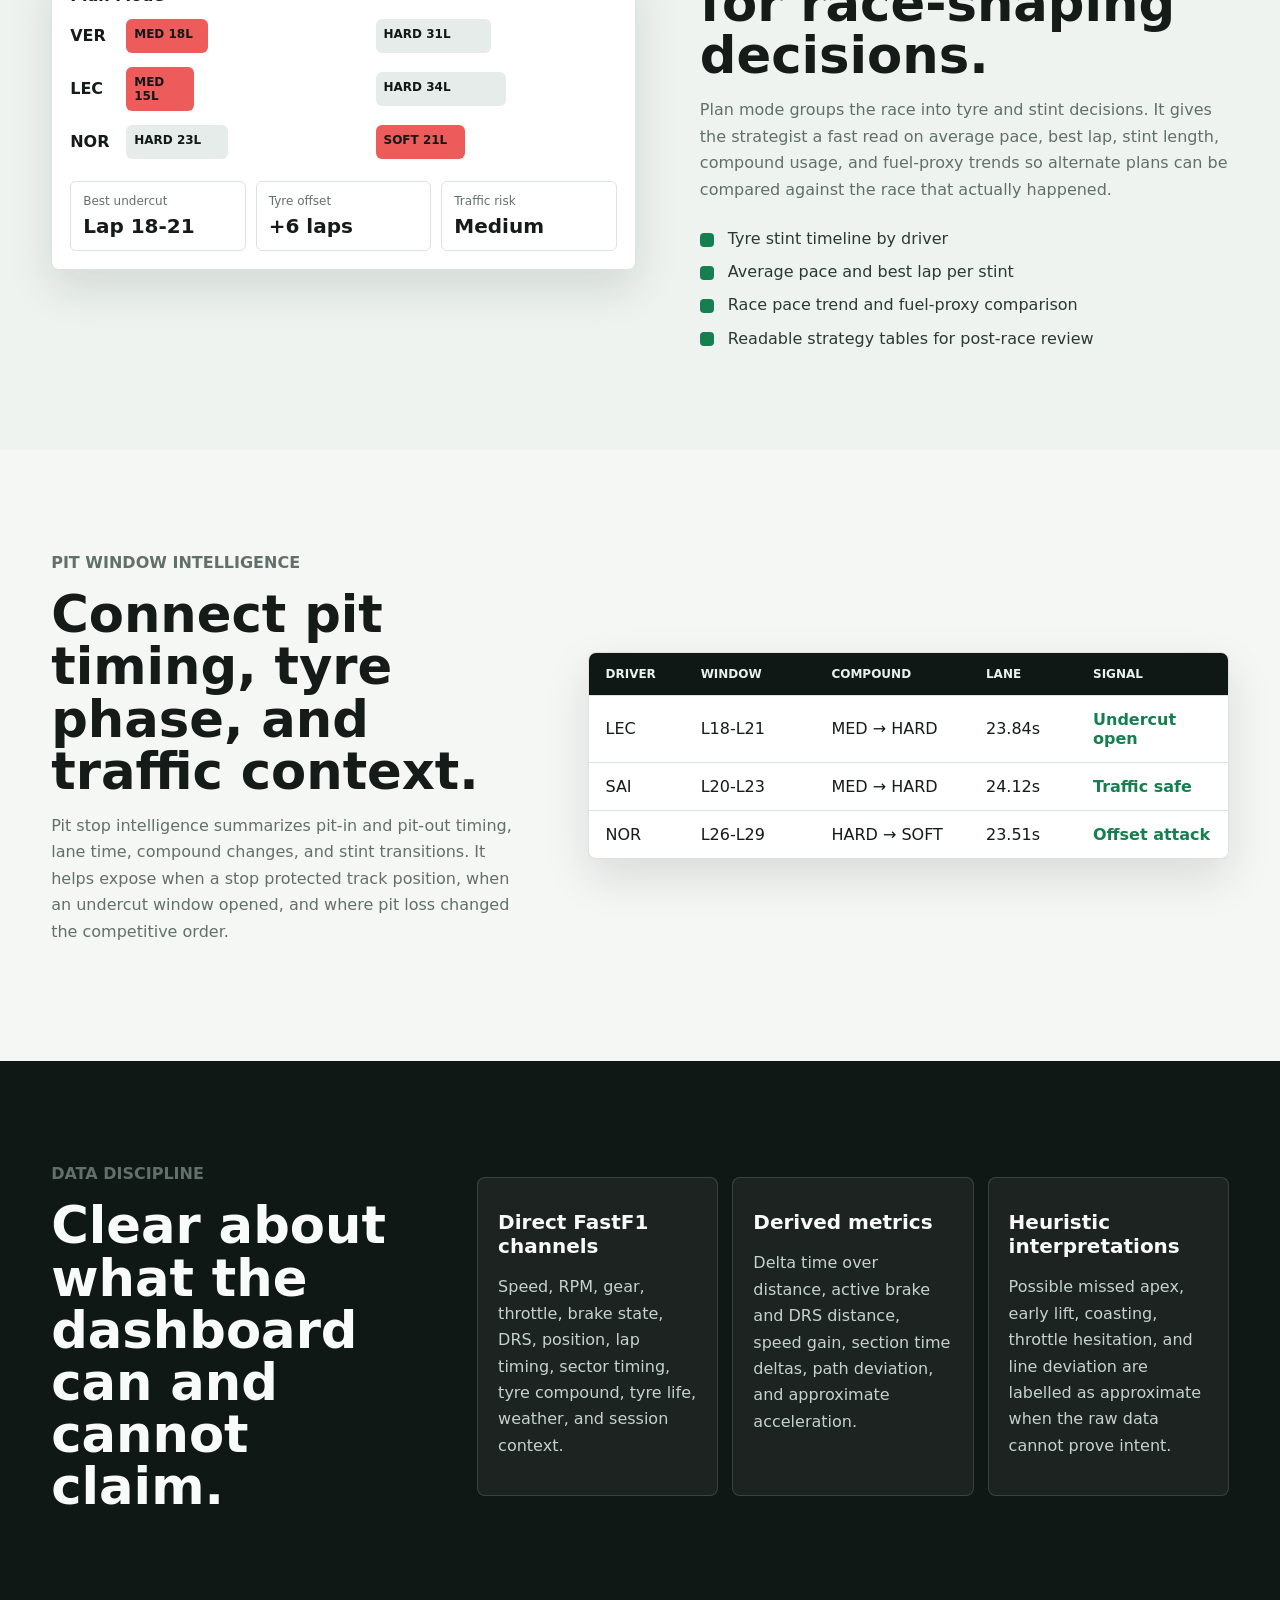
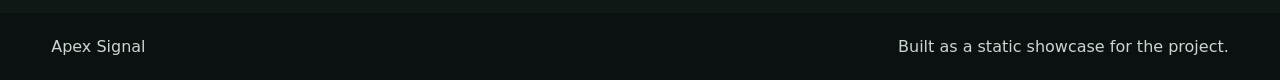
==== commit f4b783ec: "Rebrand to Apex Signal and update analytics Rename project branding from "FastF1" to "Apex Signal" a" ====
--- a/project-website/index.html
+++ b/project-website/index.html
@@ -3,18 +3,18 @@
   <head>
     <meta charset="utf-8" />
     <meta name="viewport" content="width=device-width, initial-scale=1" />
-    <title>FastF1 Race Engineering Dashboard</title>
+    <title>Apex Signal — Formula 1 Performance Intelligence</title>
     <meta
       name="description"
-      content="A project showcase for the FastF1 Race Engineering Dashboard: lap comparison, driver analysis, strategy planning, and pit window intelligence."
+      content="A project showcase for Apex Signal: Formula 1 lap comparison, driver analysis, strategy planning, and pit window intelligence powered by FastF1 data."
     />
     <link rel="stylesheet" href="styles.css" />
   </head>
   <body>
     <header class="site-header">
-      <a class="brand" href="#top" aria-label="FastF1 Race Engineering Dashboard home">
+      <a class="brand" href="#top" aria-label="Apex Signal home">
         <span class="brand-mark" aria-hidden="true"></span>
-        <span>FastF1 Race Engineering</span>
+        <span>Apex Signal</span>
       </a>
       <nav aria-label="Primary navigation">
         <a href="#lap-analysis">Lap Analysis</a>
@@ -27,8 +27,8 @@
     <main id="top">
       <section class="hero section-band">
         <div class="hero-copy">
-          <p class="eyebrow">FastF1-supported telemetry, race context, and engineering evidence</p>
-          <h1>FastF1 Race Engineering Dashboard</h1>
+          <p class="eyebrow">Formula 1 performance intelligence · Powered by FastF1 data</p>
+          <h1>Apex Signal</h1>
           <p class="hero-text">
             A no-login Formula 1 analysis dashboard that turns FastF1 timing, telemetry, tyre, weather, and race data into clear engineering decisions.
             Compare laps, diagnose where time was won or lost, and inspect race strategy with pit stop and stint intelligence.
@@ -249,7 +249,7 @@
     </main>
 
     <footer>
-      <span>FastF1 Race Engineering Dashboard</span>
+      <span>Apex Signal</span>
       <span>Built as a static showcase for the project.</span>
     </footer>
   </body>
